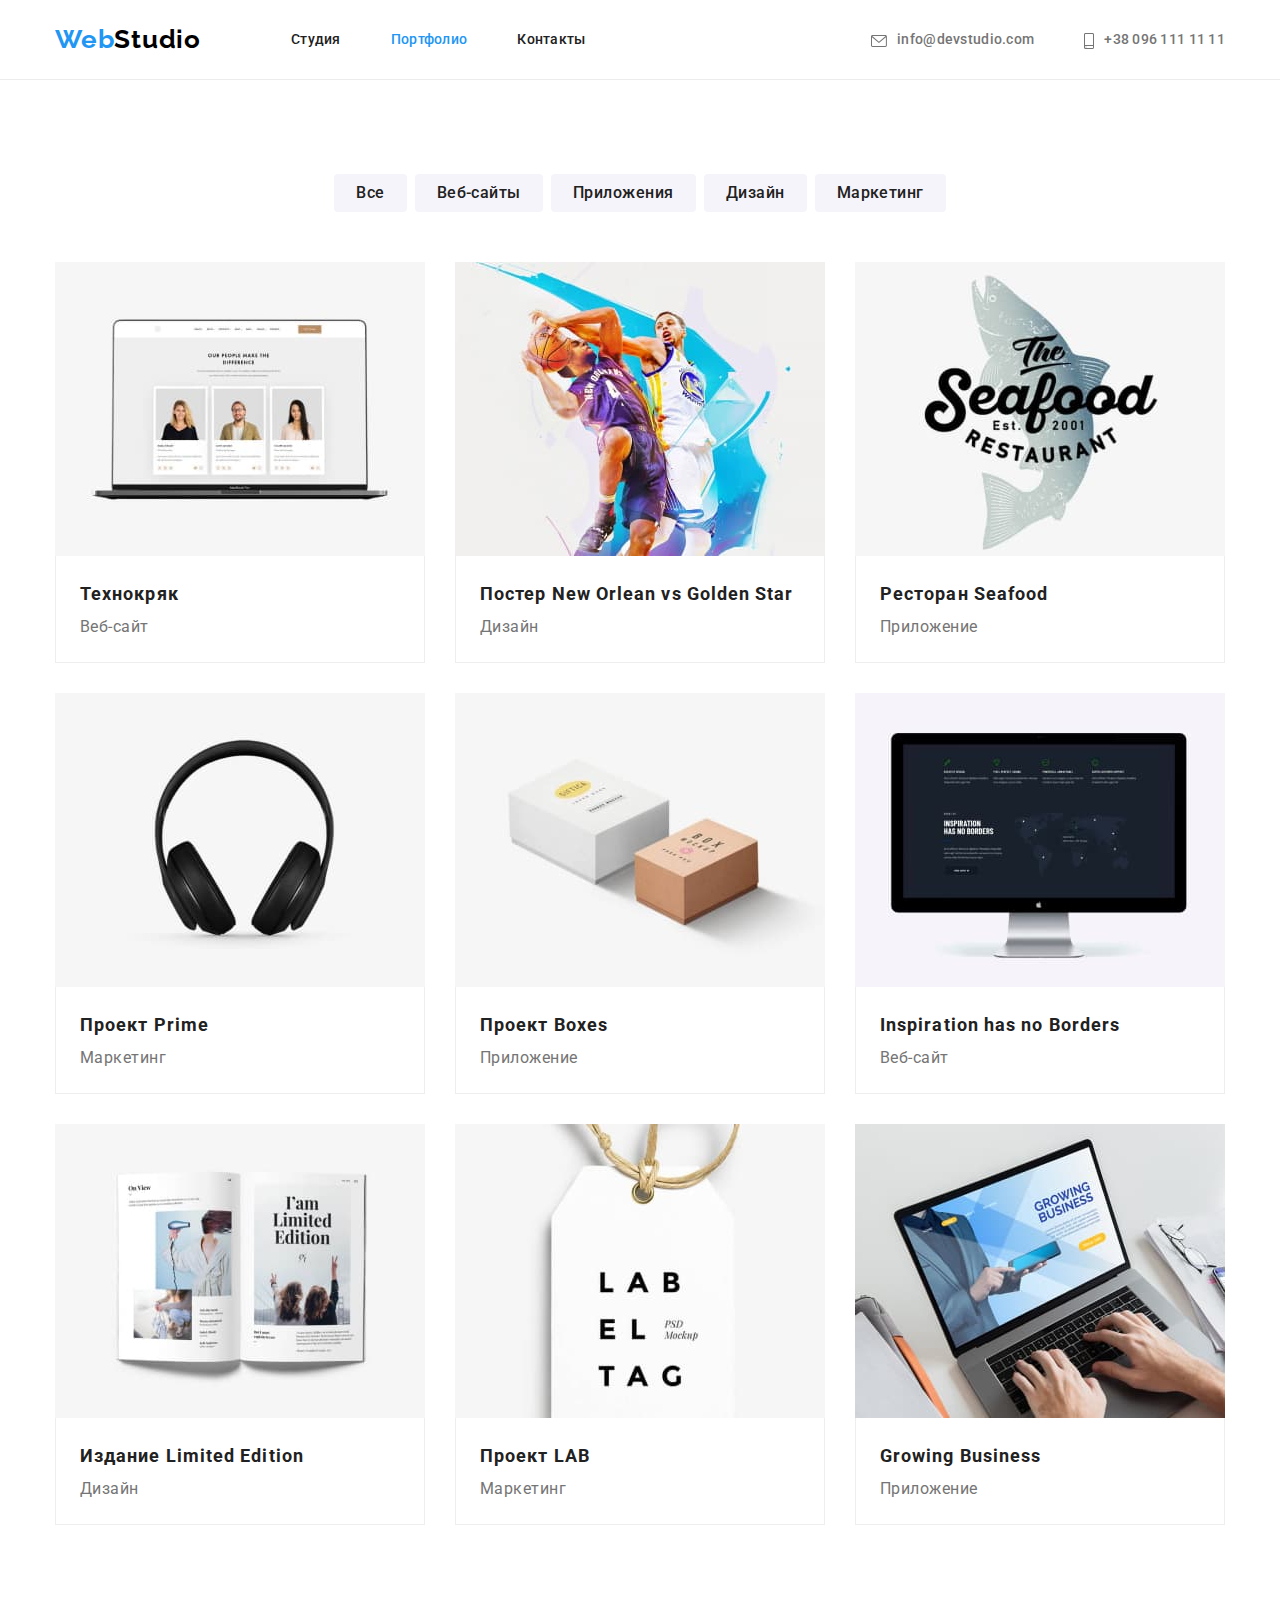
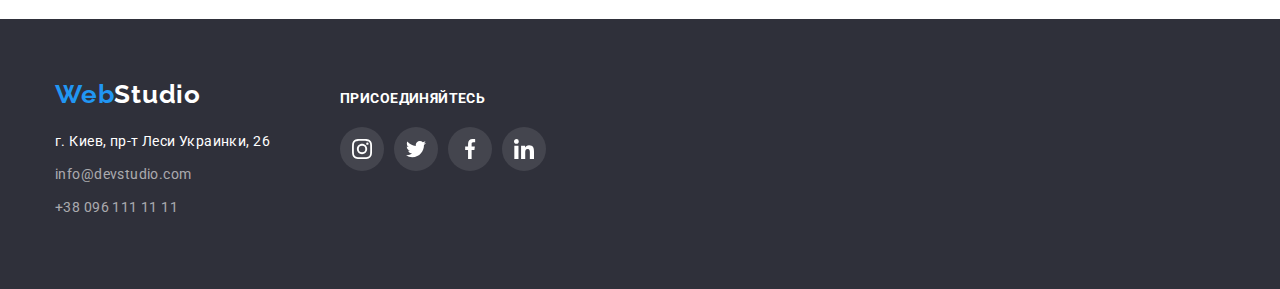
==== portfolio.html @ 98cd0433 "Добавляет исходные файлы дз 4" ====
<!DOCTYPE html>
<html lang="ru">
<head>
    <meta charset="UTF-8">
    <meta http-equiv="X-UA-Compatible" content="IE=edge">
    <meta name="viewport" content="width=device-width, initial-scale=1.0">
    <title>Вебстудия</title>
    <link rel="preconnect" href="https://fonts.googleapis.com">
    <link rel="preconnect" href="https://fonts.gstatic.com" crossorigin>
    <link href="https://fonts.googleapis.com/css2?family=Raleway:wght@700&family=Roboto:wght@400;500;700;900&display=swap" rel="stylesheet">
    <link rel="stylesheet" href="https://cdn.jsdelivr.net/npm/modern-normalize@1.1.0/modern-normalize.min.css">
    <link rel="stylesheet" href="./css/style.css">
</head>
<body>
    <!-- ===HEADER=== -->
    <header>
        <div class="container header-container">
         <nav class="nav-list">
            <div class="logo">
             <a href="./index.html" class="logo-web" lang="en">Web<span class="logo-studio-header" lang="en">Studio</span></a>
            </div>
             <ul class="nav-menu list">
                 <li class="item"><a href="./index.html" class="nav-link">Студия</a></li>
                 <li class="item"><a href="./portfolio.html" class="nav-link current">Портфолио</a></li>
                 <li class="item"><a href="" class="nav-link">Контакты</a></li>
             </ul>
         </nav>
         <ul class="contacts-menu list">
            <li class="item">
                <a href="mailto:info@devstudio.com" class="contacts">
                    <svg class="icon-envelope" width="16px" height="12px">
                        <use href="./images/icon.svg#icon-envelope"></use></svg>info@devstudio.com</a></li>
            <li class="item">
                <a href="tel:+380961111111" class="contacts">
                    <svg class="icon-smartphone" width="10px" height="16px">
                        <use href="./images/icon.svg#icon-smartphone"></use></svg>+38 096 111 11 11</a></li>
        </ul>    
        </div>           
     </header>
    <main>
        <!-- ===MENU=== -->
        <section class="menu section">
           <div class="container">
            <ul class="sub-menu-button list">
                <li class="item"><button type="button" class="button-menu">Все</button></li>
                <li class="item"><button type="button" class="button-menu">Веб-сайты</button></li>
                <li class="item"><button type="button" class="button-menu">Приложения</button></li>
                <li class="item"><button type="button" class="button-menu">Дизайн</button></li>
                <li class="item"><button type="button" class="button-menu">Маркетинг</button></li>
            </ul>
            <ul class="sub-menu list">
                <li class="card-item item">
                    <a href="">
                        <img src="./images/menuportfolio/submenu1.jpg" alt="Ноутбук с сайтом на экране" width="370" height="294">
                        <div class="sub-menu-card">
                            <h3 class="sub-menu-title">Технокряк</h3>
                            <p class="sub-menu-text">Веб-сайт</p>
                        </div></a>
                </li>
                <li class="card-item item">
                    <a href="">
                        <img src="./images/menuportfolio/submenu2.jpg" alt="Постер с баскетболистами" width="370" height="294">
                        <div class="sub-menu-card">
                            <h3 class="sub-menu-title">Постер New Orlean vs Golden Star</h3>
                            <p class="sub-menu-text">Дизайн</p>
                        </div></a>
                </li>
                <li class="card-item item">
                    <a href="">
                        <img src="./images/menuportfolio/submenu3.jpg" alt="Рыбный ресторан" width="370" height="294">
                        <div class="sub-menu-card">
                            <h3 class="sub-menu-title">Ресторан Seafood</h3>
                            <p class="sub-menu-text">Приложение</p>
                        </div></a>
                </li>
                <li class="card-item item">
                    <a href="">
                        <img src="./images/menuportfolio/submenu4.jpg" alt="Наушники" width="370" height="294">
                        <div class="sub-menu-card">
                            <h3 class="sub-menu-title">Проект Prime</h3>
                            <p class="sub-menu-text">Маркетинг</p>
                        </div></a>
                </li>
                <li class="card-item item">
                    <a href="">
                        <img src="./images/menuportfolio/submenu5.jpg" alt="Упаковочные коробки" width="370" height="294">
                        <div class="sub-menu-card">
                            <h3 class="sub-menu-title">Проект Boxes</h3>
                            <p class="sub-menu-text">Приложение</p>
                        </div></a>
                </li>
                <li class="card-item item">
                    <a href="">
                        <img src="./images/menuportfolio/submenu6.jpg" alt="Компьютер с открытым сайтом" width="370" height="294">
                        <div class="sub-menu-card">
                            <h3 class="sub-menu-title">Inspiration has no Borders</h3>
                            <p class="sub-menu-text">Веб-сайт</p>
                        </div></a>
                </li>
                <li class="card-item item">
                    <a href="">
                        <img src="./images/menuportfolio/submenu7.jpg" alt="Журнал" width="370" height="294">
                        <div class="sub-menu-card">
                            <h3 class="sub-menu-title">Издание Limited Edition</h3>
                            <p class="sub-menu-text">Дизайн</p>
                        </div></a>
                </li>
                <li class="card-item item">
                    <a href="">
                        <img src="./images/menuportfolio/submenu8.jpg" alt="Этикетка" width="370" height="294">
                        <div class="sub-menu-card">
                            <h3 class="sub-menu-title">Проект LAB</h3>
                            <p class="sub-menu-text">Маркетинг</p>
                        </div></a>
                </li>
                <li class="card-item item">
                    <a href="">
                        <img src="./images/menuportfolio/submenu9.jpg" alt="Сотрудник печатает на ноутбуке" width="370" height="294">
                        <div class="sub-menu-card">
                            <h3 class="sub-menu-title">Growing Business</h3>
                            <p class="sub-menu-text">Приложение</p>
                        </div></a>
                </li>                     
            </ul>
           </div>
        </section>
    </main>
    <!-- ===FOOTER=== -->
    <footer class="footer">
        <div class="footer-container container">
            <div>
                <a href="./index.html" class="logo-web">Web<span class="logo-studio-footer">Studio</span></a>
            <address class="address">
                <ul class="list">
                    <li><a href="https://goo.gl/maps/pquwaDmDGUW4F4mW9" target="_blank" rel="noopen noreferrer" class="address-office">г. Киев, пр-т Леси Украинки, 26</a></li>
                    <li><a href="mailto:info@devstudio.com" class="contacts-footer">info@devstudio.com</a></li>
                    <li><a href="tel:+380961111111" class="contacts-footer">+38 096 111 11 11</a></li>
                </ul>
            </address>
            </div>
            <div class="join">
                <p class="join-text">присоединяйтесь</p>
                <ul class="footer-social-list list">
                    <li class="social-list-item">
                        <a href="" class="social-list-link">
                            <svg class="social-list-icon" width="20px" height="20px">
                                <use href="./images/icon.svg#icon-instagram"></use>
                            </svg>
                        </a>
                    </li>
                    <li class="social-list-item">
                        <a href="" class="social-list-link">
                            <svg class="social-list-icon" width="20px" height="20px">
                                <use href="./images/icon.svg#icon-twitter"></use>
                            </svg>
                        </a>
                    </li>
                    <li class="social-list-item">
                        <a href="" class="social-list-link">
                            <svg class="social-list-icon" width="20px" height="20px">
                                <use href="./images/icon.svg#icon-facebook"></use>
                            </svg>
                        </a>
                    </li>
                    <li class="social-list-item">
                        <a href="" class="social-list-link">
                            <svg class="social-list-icon" width="20px" height="20px">
                                <use href="./images/icon.svg#icon-linkedin"></use>
                            </svg>
                        </a>
                    </li>
                </ul>
            </div>  
        </div>
    </footer>
</body>
</html>
---- css/style.css ----
:root {
    --primary-background-color: #FFFFFF;
    --secondary-background-color: #F5F4FA;
    --footer-background-color: #2F303A;
    --employee-background-color: #F5F4FA;
    --hover-bg-color-button: #188CE8;
    --primary-text-color: #212121;
    --title-text-color: #757575;
    --accent-color: #2196F3;
    --shadows-color: #ECECEC;
    --second-logo-color: #000000;
 }

body {
    background-color: var(--primary-background-color);
    color: var(--primary-text-color);
    font-family: 'Roboto', sans-serif;
}
.list {
    list-style: none;
}
a {
    text-decoration: none;
}
[type] {
    font-family: 'Roboto';
    font-style: normal;
}
.section {
    padding-top: 94px;
    padding-bottom: 94px;
}

h1, h2, h3, p {
    margin-top: 0;
    margin-bottom: 0;
}
ul {
    margin-top: 0;
    margin-bottom: 0;
    padding-left: 0;
}
img {
    display: block;
    max-width: 100%;
    height: auto;
}
.container {
    width: 1200px;
    margin-left: auto;
    margin-right: auto;
    padding-left: 15px;
    padding-right: 15px;
}

/* ===HEADER=== */
.header-container {
    display: flex;
    align-items: center;
}
header {
    padding-top: 24px;
    padding-bottom: 24px;
    border-bottom: 1px solid var(--shadows-color);
}
        /* LOGO */
.logo {
    margin-right: 90px;
}
.logo-web {
    color: var(--accent-color);
    font-family: 'Raleway', sans-serif;
    font-size: 26px;
    font-weight: bold;
}
.logo-studio-header {
    color: var(--second-logo-color);
    font-family: 'Raleway', sans-serif;
    font-size: 26px;
    font-weight: bold;
}
.logo-web:focus,
.logo-studio:focus {
    color: var(--accent-color);
}
.nav-list {
    display: flex;
    align-items: center;
}
.nav-menu {
    display: flex;
    align-items: center;    
}
.nav-menu .item:not(:last-child) {
margin-right: 50px;
}
.nav-list .nav-link {
    padding-top: 30px;
    padding-bottom: 30px;
    color: var(--primary-text-color);
    font-weight: 500;
    font-size: 14px;
    line-height: 1.14;
    letter-spacing: 0.02em;
}
.nav-link:hover,
.nav-link:focus {
    color: var(--accent-color);
}
.nav-list .current {
    color: var(--accent-color);
}
.contacts-menu {
    display: flex;
    align-items: center;
    margin-left: auto;
}
.contacts-menu .item:not(:last-child) {
    margin-right: 50px;
}
.contacts-menu .contacts {
    padding-top: 30px;
    padding-bottom: 30px;
    color: var(--title-text-color);
    font-weight: 500;
    font-size: 14px;
    line-height: 1.14;
    letter-spacing: 0.02em;
}
.icon-envelope {
    vertical-align: middle;
    margin-right: 10px;
    fill: currentColor;   
}
.icon-smartphone {
    vertical-align: middle;
    margin-right: 10px;
    fill: currentColor;
}
.contacts:hover, .icon-envelope:hover,
.contacts:focus, .icon-envelope:focus {
    color: var(--accent-color);
    fill: var(--accent-color);
}

/* ===HERO=== */
.hero {
    max-width: 1600px;
    margin-left: auto;
    margin-right: auto;
    padding-top: 200px;
    padding-bottom: 200px;
    background-image: linear-gradient(
        to right,
        rgba(47, 48, 58, 0.4),
        rgba(47, 48, 58, 0.4)),
        url(../images/herotitle.jpg);
    background-position: center;
    background-size: contain;
    background-repeat: no-repeat;
    background-color: #C4C4C4;
}
.hero-title {
    font-weight: 900;
    font-size: 44px;
    line-height: 1.36;
    text-align: center;
    letter-spacing: 0.06em;
    text-transform: uppercase;
    color: var(--primary-background-color);
}
.button-hero {
    display: block;
    margin-left: auto;
    margin-right: auto;
    margin-top: 30px;
    padding: 10px 32px;
    font-weight: 700;
    font-size: 16px;
    line-height: 1.88;    
    letter-spacing: 0.06em;
    color: var(--primary-background-color);
    background: var(--accent-color);
    box-shadow: 0px 4px 4px rgba(0, 0, 0, 0.15);
    border-radius: 4px;
    border: transparent;
    cursor: pointer;
}
.button-hero:hover,
.button-hero:focus {
    background-color: var(--hover-bg-color-button);
}
.hero-center {
    margin-left: auto;
    margin-right: auto;
}

/* <!-- ===FEATURES=== --> */
.features-container {
    display: flex;
}
.features-container .item:not(:last-child) {
    margin-right: 30px;
}
.features-container .item {
    width: 270px;
}

.features-section {
    padding-top: 94px;
}
.features .features-list {
    padding-bottom: 10px;
    font-weight: 700;
    font-size: 14px;
    line-height: 1.14;
    letter-spacing: 0.03em;
    text-transform: uppercase;
    color: var(--primary-text-color);
}
.features .features-text {
    font-size: 14px;
    line-height: 1.71;
    letter-spacing: 0.03em;
    color: var(--title-text-color);
}
.features-icon-frame {
    display: flex;
    justify-content: center;
    align-items: center;
    width: 270px;
    height: 120px;
    background-color: var(--employee-background-color);
    margin-bottom: 30px;
}

/* <!-- ===WORK=== --> */
.work-container {
    display: flex;
    justify-content: center;
}
.work-container .item:not(:last-child) {
    margin-right: 30px;
}
.work .work-title {
    margin-bottom: 50px;
    font-weight: 700;
    font-size: 36px;
    line-height: 1.17;
    text-align: center;
    letter-spacing: 0.03em;
    color: var(--primary-text-color);     
    }

/* <!-- ===EMPLOYEES=== --> */
.employees-container {
    display: flex;
}
.employees-card:not(:last-child) {
    margin-right: 30px;
}
.employees {
    background-color: var(--employee-background-color);
}
.employees-card {
    background-color: var(--primary-background-color);
}
.employees-card-container {
    padding-top: 30px;
    padding-bottom: 30px;
    box-shadow: 0px 1px 3px rgba(0, 0, 0, 0.12), 0px 1px 1px rgba(0, 0, 0, 0.14), 0px 2px 1px rgba(0, 0, 0, 0.2);
    border-radius: 0px 0px 4px 4px;
}
.employees .employees-title {
    margin-bottom: 50px;
    font-weight: 700;
    font-size: 36px;
    line-height: 1.17;
    text-align: center;
    letter-spacing: 0.03em;
    color: var(--primary-text-color);       
    }
.employees .emloyees-name {
    padding-bottom: 10px;
    font-weight: 500;
    font-size: 16px;
    line-height: 1.19;
    text-align: center;
    letter-spacing: 0.03em;
    color: var(--primary-text-color);
}
.employees .employees-position {
    font-size: 16px;
    line-height: 1.19;
    text-align: center;
    letter-spacing: 0.03em;
    color: var(--title-text-color);
}
.social-list {
    display: flex;
    justify-content: center;
    gap: 10px;
    margin-top: 16px;    
}
.social-list-link {
    display: flex;
    justify-content: center;
    align-items: center;;
    width: 44px;
    height: 44px;
    border-radius: 50%;
}
.social-list-link {
    fill: #AFB1B8;
}
.social-list-link:hover,
.social-list-link:focus {   
    background-color: var(--accent-color);
}
.social-list-link:hover .social-list-icon,
.social-list-link:focus .social-list-icon {
    fill: #FFFFFF;
}

/* <!-- ===CLIENTS=== --> */
.clients-title {
    margin-bottom: 50px;
    font-weight: 700;
    font-size: 36px;
    line-height: 1.17;
    text-align: center;
    letter-spacing: 0.03em;
    color: var(--primary-text-color);
}
.clients-list {
    display: flex;
    justify-content: center;
    align-items: center;
    gap: 30px;
}
.icon-clients-link {
    display: flex;
    justify-content: center;
    align-items: center;
    width: 170px;
    height: 92px;
    border: 1px solid #AFB1B8;
    border-radius: 4px;
    fill: #AFB1B8;
}
.icon-clients-link:hover,
.icon-clients-link:focus {
    fill: var(--accent-color);
    border-color: var(--accent-color);
}

/* <!-- ===FOOTER=== --> */
footer {
    padding-top: 60px;
    padding-bottom: 60px;
    background-color: var(--footer-background-color);
}
.logo-web {
    font-family: 'Raleway';
    font-style: normal;
    font-weight: 700;
    font-size: 26px;
    line-height: 1.19;
    letter-spacing: 0.03em;
    color: var(--accent-color);
}
.logo-studio-footer {
    color: var(--primary-background-color);
    font-family: 'Raleway';
    font-style: normal;
    font-weight: 700;
    font-size: 26px;
    line-height: 1.19;
    letter-spacing: 0.03em;
}
.address {
    display: block;
    margin-top: 20px;
}
.address .address-office {
    display: block;
    margin-bottom: 9px;
    font-style: normal;
    font-weight: 400;
    font-size: 14px;
    line-height: 1.71;
    letter-spacing: 0.03em;
    color: var(--primary-background-color);
    }
.address .contacts-footer {
    display: block;
    margin-bottom: 9px;
    font-style: normal;
    font-weight: 400;
    font-size: 14px;
    line-height: 1.71;
    letter-spacing: 0.03em;
    color: rgba(255, 255, 255, 0.6);
}
.address-office:focus,
.contacts-footer:focus,
.address-office:hover,
.contacts-footer:hover {
    color: var(--accent-color);
}
.footer-container {
    display: flex;
    align-items: baseline;
    gap: 70px;
}
.footer-social-list {
    display: flex;
    gap: 10px;
}
.join-text {
    margin-bottom: 20px;
    font-weight: 700;
    font-size: 14px;
    line-height: 1.14;
    letter-spacing: 0.03em;
    text-transform: uppercase;
    color: var(--primary-background-color);
}
.footer-social-list .social-list-link {
    background-color: rgba(255, 255, 255, 0.1);
}
.footer-social-list .social-list-link {
    fill: var(--primary-background-color);
}
.footer-social-list .social-list-link:hover,
.footer-social-list .social-list-link:focus {
    background-color: var(--accent-color);
}
/* ===POTFOLIO=== */
.sub-menu-button {
    display: flex;
    justify-content: center;
}
.sub-menu-button .item:not(:last-child) {
    margin-right: 8px;
}
.menu .button-menu {
    padding: 6px 22px;
    font-weight: 500;
    font-size: 16px;
    line-height: 1.6;
    letter-spacing: 0.03em;
    border-radius: 4px;
    border: transparent;
    color: var(--primary-text-color);
    background-color: var(--employee-background-color);
    cursor: pointer;
}
.button-menu:hover,
.button-menu:focus {
    background-color: var(--accent-color);
    color: var(--primary-background-color);
    box-shadow: 0px 3px 1px rgba(0, 0, 0, 0.1), 0px 1px 2px rgba(0, 0, 0, 0.08), 0px 2px 2px rgba(0, 0, 0, 0.12);
    border-radius: 4px;
}
.sub-menu {
    display: flex;
    flex-wrap: wrap;
    gap: 30px;
    margin-top: 50px;  
}
.sub-menu .sub-menu-card {
    border-bottom: 1px solid #EEEEEE;
    border-right: 1px solid #EEEEEE;
    border-left: 1px solid #EEEEEE;
    padding-top: 20px;
    padding-bottom: 20px;
    padding-left: 24px;
}
.sub-menu .sub-menu-title {
    font-weight: 700;
    font-size: 18px;
    line-height: 2;
    letter-spacing: 0.06em;
    color: var(--primary-text-color);
}
.sub-menu .sub-menu-text {    
    font-size: 16px;
    line-height: 1.88;
    letter-spacing: 0.03em;
    color: var(--title-text-color);
}
.card-item:hover {
    box-shadow: 0px 1px 1px rgba(0, 0, 0, 0.12), 0px 4px 4px rgba(0, 0, 0, 0.06), 1px 4px 6px rgba(0, 0, 0, 0.16);
}
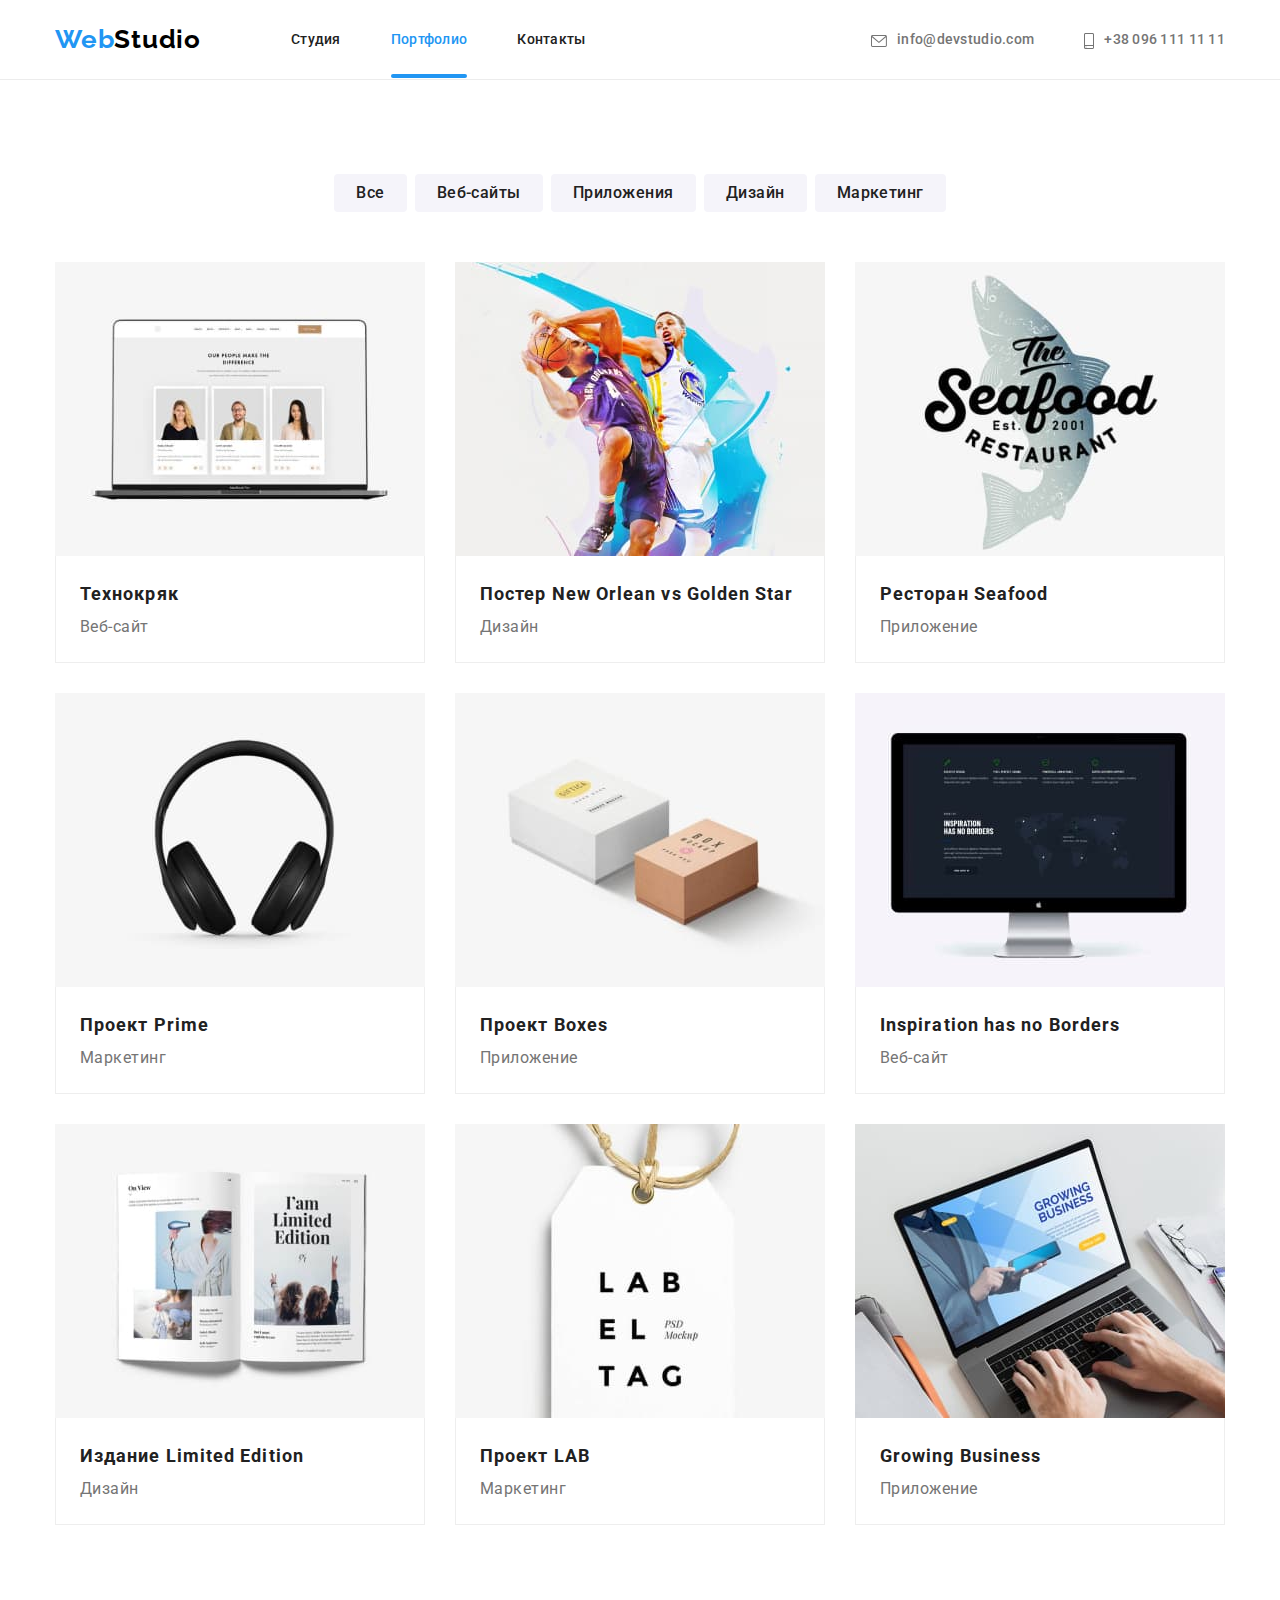
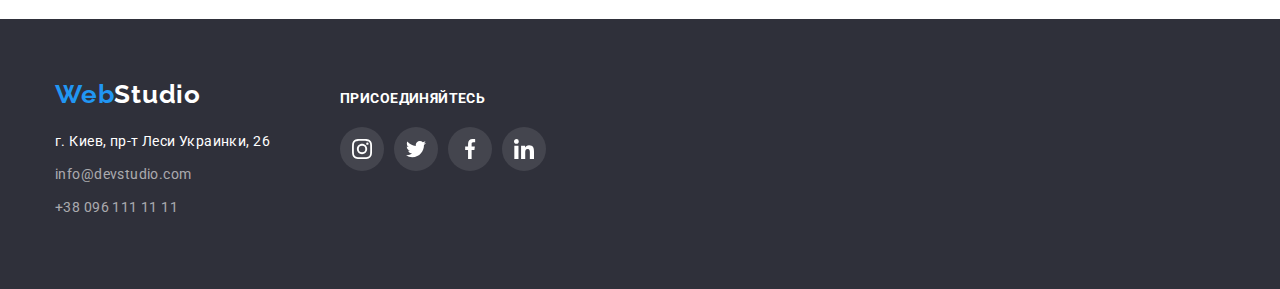
==== commit 10ccaf6e: "Добавляет анимацию и модальное окно" ====
--- a/portfolio.html
+++ b/portfolio.html
@@ -50,72 +50,108 @@
             </ul>
             <ul class="sub-menu list">
                 <li class="card-item item">
-                    <a href="">
-                        <img src="./images/menuportfolio/submenu1.jpg" alt="Ноутбук с сайтом на экране" width="370" height="294">
-                        <div class="sub-menu-card">
+                    <a href="" class="link-overlay">
+                        <div class="img-overlay">               
+                            <img src="./images/menuportfolio/submenu1.jpg" alt="Ноутбук с сайтом на экране" width="370" height="294">
+                            <p class="overlay">Ресурс предлагает комплексные предложения с разным уровнем функционала и сервисов. Все это позволит посетителю получить исчерпывающие сведения  +о компании или частном лице.</p>
+                        </div> 
+                            <div class="sub-menu-card">
                             <h3 class="sub-menu-title">Технокряк</h3>
                             <p class="sub-menu-text">Веб-сайт</p>
                         </div></a>
                 </li>
                 <li class="card-item item">
-                    <a href="">
-                        <img src="./images/menuportfolio/submenu2.jpg" alt="Постер с баскетболистами" width="370" height="294">
+                    <a href="" class="link-overlay">
+                        <div class="img-overlay">
+                            <img src="./images/menuportfolio/submenu2.jpg" alt="Постер с баскетболистами" width="370" height="294">
+                            <p class="overlay">Ресурс предлагает комплексные предложения с разным уровнем функционала и сервисов. Все это позволит посетителю получить исчерпывающие сведения  +о компании или частном лице.</p>
+                        </div>
                         <div class="sub-menu-card">
                             <h3 class="sub-menu-title">Постер New Orlean vs Golden Star</h3>
                             <p class="sub-menu-text">Дизайн</p>
                         </div></a>
                 </li>
                 <li class="card-item item">
-                    <a href="">
-                        <img src="./images/menuportfolio/submenu3.jpg" alt="Рыбный ресторан" width="370" height="294">
+                    <a href="" class="link-overlay">
+                        <div class="img-overlay">
+                            <img src="./images/menuportfolio/submenu3.jpg" alt="Рыбный ресторан" width="370" height="294">
+                            <p class="overlay">Ресурс предлагает комплексные предложения с разным уровнем функционала и сервисов. Все это позволит посетителю получить исчерпывающие сведения  +о компании или частном лице.</p>
+                        </div>
                         <div class="sub-menu-card">
                             <h3 class="sub-menu-title">Ресторан Seafood</h3>
                             <p class="sub-menu-text">Приложение</p>
                         </div></a>
                 </li>
                 <li class="card-item item">
-                    <a href="">
-                        <img src="./images/menuportfolio/submenu4.jpg" alt="Наушники" width="370" height="294">
+                    <a href="" class="link-overlay">
+                        <div class="img-overlay">
+                            <img src="./images/menuportfolio/submenu4.jpg" alt="Наушники" width="370" height="294">
+                            <p class="overlay">Ресурс предлагает комплексные предложения с разным уровнем функционала и сервисов. Все это позволит посетителю получить исчерпывающие сведения  +о компании или частном лице.</p>
+                        </div>
                         <div class="sub-menu-card">
                             <h3 class="sub-menu-title">Проект Prime</h3>
                             <p class="sub-menu-text">Маркетинг</p>
                         </div></a>
                 </li>
                 <li class="card-item item">
-                    <a href="">
-                        <img src="./images/menuportfolio/submenu5.jpg" alt="Упаковочные коробки" width="370" height="294">
+                    <a href="" class="link-overlay">
+                        <div class="img-overlay">
+                            <img src="./images/menuportfolio/submenu5.jpg" alt="Упаковочные коробки" width="370" height="294">
+                            <p class="overlay">Ресурс предлагает комплексные предложения с разным уровнем функционала и сервисов. Все это позволит посетителю получить исчерпывающие сведения  +о компании или частном лице.</p>
+                        </div>
                         <div class="sub-menu-card">
                             <h3 class="sub-menu-title">Проект Boxes</h3>
                             <p class="sub-menu-text">Приложение</p>
                         </div></a>
                 </li>
                 <li class="card-item item">
-                    <a href="">
-                        <img src="./images/menuportfolio/submenu6.jpg" alt="Компьютер с открытым сайтом" width="370" height="294">
+                    <a href="" class="link-overlay">
+                        <div class="img-overlay">
+                            <img src="./images/menuportfolio/submenu6.jpg" alt="Компьютер с открытым сайтом" width="370" height="294">
+                            <p class="overlay">Ресурс предлагает комплексные предложения с разным уровнем функционала и сервисов. Все это позволит посетителю получить исчерпывающие сведения  +о компании или частном лице.</p>
+                        </div>
                         <div class="sub-menu-card">
                             <h3 class="sub-menu-title">Inspiration has no Borders</h3>
                             <p class="sub-menu-text">Веб-сайт</p>
                         </div></a>
                 </li>
                 <li class="card-item item">
-                    <a href="">
-                        <img src="./images/menuportfolio/submenu7.jpg" alt="Журнал" width="370" height="294">
+                    <a href="" class="link-overlay">
+                        <div class="img-overlay">
+                            <img src="./images/menuportfolio/submenu7.jpg" alt="Журнал" width="370" height="294">
+                            <p class="overlay">Ресурс предлагает комплексные предложения с разным уровнем функционала и сервисов. Все это позволит посетителю получить исчерпывающие сведения  +о компании или частном лице.</p>
+                        </div>
                         <div class="sub-menu-card">
                             <h3 class="sub-menu-title">Издание Limited Edition</h3>
                             <p class="sub-menu-text">Дизайн</p>
                         </div></a>
                 </li>
                 <li class="card-item item">
-                    <a href="">
-                        <img src="./images/menuportfolio/submenu8.jpg" alt="Этикетка" width="370" height="294">
+                    <a href="" class="link-overlay">
+                        <div class="img-overlay">
+                            <img src="./images/menuportfolio/submenu8.jpg" alt="Этикетка" width="370" height="294">
+                            <p class="overlay">Ресурс предлагает комплексные предложения с разным уровнем функционала и сервисов. Все это позволит посетителю получить исчерпывающие сведения  +о компании или частном лице.</p>
+                        </div>
                         <div class="sub-menu-card">
                             <h3 class="sub-menu-title">Проект LAB</h3>
                             <p class="sub-menu-text">Маркетинг</p>
                         </div></a>
                 </li>
                 <li class="card-item item">
-                    <a href="">
+                    <a href="" class="link-overlay">
+                        <div class="img-overlay">
                         <img src="./images/menuportfolio/submenu9.jpg" alt="Сотрудник печатает на ноутбуке" width="370" height="294">
+                        <p class="overlay">Ресурс предлагает комплексные предложения с разным уровнем функционала и сервисов. Все это позволит посетителю получить исчерпывающие сведения  +о компании или частном лице.</p>
+                        </div>
                         <div class="sub-menu-card">
                             <h3 class="sub-menu-title">Growing Business</h3>
                             <p class="sub-menu-text">Приложение</p>
--- a/css/style.css
+++ b/css/style.css
@@ -9,6 +9,7 @@
     --accent-color: #2196F3;
     --shadows-color: #ECECEC;
     --second-logo-color: #000000;
+    --transition: 250ms cubic-bezier(0.4, 0, 0.2, 1);
  }
 
 body {
@@ -92,9 +93,23 @@
     align-items: center;    
 }
 .nav-menu .item:not(:last-child) {
-margin-right: 50px;
+    margin-right: 50px;
+}
+.current::after {
+    position: absolute;
+    display: block;
+    content: "";
+    bottom: -1px;
+    left: 0;
+    width: 100%;
+    height: 4px;
+    border-radius: 2px;
+    background-color: var(--accent-color);
 }
 .nav-list .nav-link {
+    position: relative;
+    transition: color 250ms cubic-bezier(0.4, 0, 0.2, 1);
+
     padding-top: 30px;
     padding-bottom: 30px;
     color: var(--primary-text-color);
@@ -119,6 +134,8 @@
     margin-right: 50px;
 }
 .contacts-menu .contacts {
+    transition: color 250ms cubic-bezier(0.4, 0, 0.2, 1);
+
     padding-top: 30px;
     padding-bottom: 30px;
     color: var(--title-text-color);
@@ -128,11 +145,13 @@
     letter-spacing: 0.02em;
 }
 .icon-envelope {
+    transition: fill 250ms cubic-bezier(0.4, 0, 0.2, 1);
     vertical-align: middle;
     margin-right: 10px;
     fill: currentColor;   
 }
 .icon-smartphone {
+    transition: fill 250ms cubic-bezier(0.4, 0, 0.2, 1);
     vertical-align: middle;
     margin-right: 10px;
     fill: currentColor;
@@ -175,6 +194,9 @@
     margin-right: auto;
     margin-top: 30px;
     padding: 10px 32px;
+
+    transition: background-color 250ms cubic-bezier(0.4, 0, 0.2, 1);
+
     font-weight: 700;
     font-size: 16px;
     line-height: 1.88;    
@@ -303,6 +325,7 @@
     margin-top: 16px;    
 }
 .social-list-link {
+    transition: background-color 250ms cubic-bezier(0.4, 0, 0.2, 1);
     display: flex;
     justify-content: center;
     align-items: center;;
@@ -313,6 +336,9 @@
 .social-list-link {
     fill: #AFB1B8;
 }
+.social-list-icon {
+    transition: fill 250ms cubic-bezier(0.4, 0, 0.2, 1);
+}
 .social-list-link:hover,
 .social-list-link:focus {   
     background-color: var(--accent-color);
@@ -342,12 +368,17 @@
     display: flex;
     justify-content: center;
     align-items: center;
+    transition: border-color 250ms cubic-bezier(0.4, 0, 0.2, 1);
+
     width: 170px;
     height: 92px;
     border: 1px solid #AFB1B8;
     border-radius: 4px;
     fill: #AFB1B8;
 }
+.icon-clients {
+    transition: fill 250ms cubic-bezier(0.4, 0, 0.2, 1);
+}
 .icon-clients-link:hover,
 .icon-clients-link:focus {
     fill: var(--accent-color);
@@ -384,6 +415,8 @@
 }
 .address .address-office {
     display: block;
+    transition: color 250ms cubic-bezier(0.4, 0, 0.2, 1);
+
     margin-bottom: 9px;
     font-style: normal;
     font-weight: 400;
@@ -394,6 +427,8 @@
     }
 .address .contacts-footer {
     display: block;
+    transition: color 250ms cubic-bezier(0.4, 0, 0.2, 1);
+
     margin-bottom: 9px;
     font-style: normal;
     font-weight: 400;
@@ -427,6 +462,7 @@
     color: var(--primary-background-color);
 }
 .footer-social-list .social-list-link {
+    transition:  background-color 250ms cubic-bezier(0.4, 0, 0.2, 1), fill 250ms cubic-bezier(0.4, 0, 0.2, 1);
     background-color: rgba(255, 255, 255, 0.1);
 }
 .footer-social-list .social-list-link {
@@ -436,7 +472,7 @@
 .footer-social-list .social-list-link:focus {
     background-color: var(--accent-color);
 }
-/* ===POTFOLIO=== */
+/* ==========POTFOLIO========== */
 .sub-menu-button {
     display: flex;
     justify-content: center;
@@ -445,6 +481,10 @@
     margin-right: 8px;
 }
 .menu .button-menu {
+    transition: background-color 250ms cubic-bezier(0.4, 0, 0.2, 1),
+    color 250ms cubic-bezier(0.4, 0, 0.2, 1),
+    box-shadow 250ms cubic-bezier(0.4, 0, 0.2, 1),
+    border-radius 250ms cubic-bezier(0.4, 0, 0.2, 1);
     padding: 6px 22px;
     font-weight: 500;
     font-size: 16px;
@@ -492,4 +532,80 @@
 }
 .card-item:hover {
     box-shadow: 0px 1px 1px rgba(0, 0, 0, 0.12), 0px 4px 4px rgba(0, 0, 0, 0.06), 1px 4px 6px rgba(0, 0, 0, 0.16);
+}
+.img-overlay {
+    position: relative;
+    overflow: hidden;
+}
+.overlay {
+    position: absolute;
+    top: 0;
+    left: 0;
+    width: 100%;
+    height: 100%;
+    transform: translate(0%, 101%);
+    transition: transform 250ms cubic-bezier(0.4, 0, 0.2, 1);
+    
+    padding: 63px 24px;
+    font-size: 18px;
+    line-height: 1.56;
+    letter-spacing: 0.03em;
+    color: var(--primary-background-color);
+    background-color: rgba(33, 150, 243, 0.9);
+}
+.link-overlay:hover .overlay,
+.link-overlay:focus .overlay {
+    transform: translate(0%, 0%);
+}
+
+
+
+/* ==========MODAL WINDOW========== */
+.backdrop {
+    position: fixed;
+    top: 0;
+    left: 0;
+    z-index: 100;
+    width: 100%;
+    height: 100%;
+    background-color: rgba(0, 0, 0, 0.1);
+}
+.modal {
+    position: absolute;
+    top: 50%;
+    left: 50%;
+    transform: translate(-50%, -50%);
+    width: 528px;
+    height: 581px;
+    background-color: var(--primary-background-color);
+}
+.modal-close-button {
+    position: absolute;
+    top: 8px;
+    right: 8px;
+
+    display: flex;
+    justify-content: center;
+    align-items: center;
+
+    width: 30px;
+    height: 30px;
+    background-color: transparent;
+    border-radius: 50%;
+    padding: 0;
+    color: var(--primary-text-color);
+    border: 1px solid var(--primary-text-color);
+
+    transition: border-color 250ms cubic-bezier(0.4, 0, 0.2, 1);
+}
+.modal-close-button-icon {
+    transition: fill 250ms cubic-bezier(0.4, 0, 0.2, 1);
+}
+.modal-close-button:hover,
+.modal-close-button:focus {
+    border-color: var(--accent-color);
+}
+.modal-close-button:hover .modal-close-button-icon,
+.modal-close-button:focus .modal-close-button-icon {
+    fill: var(--accent-color);
 }